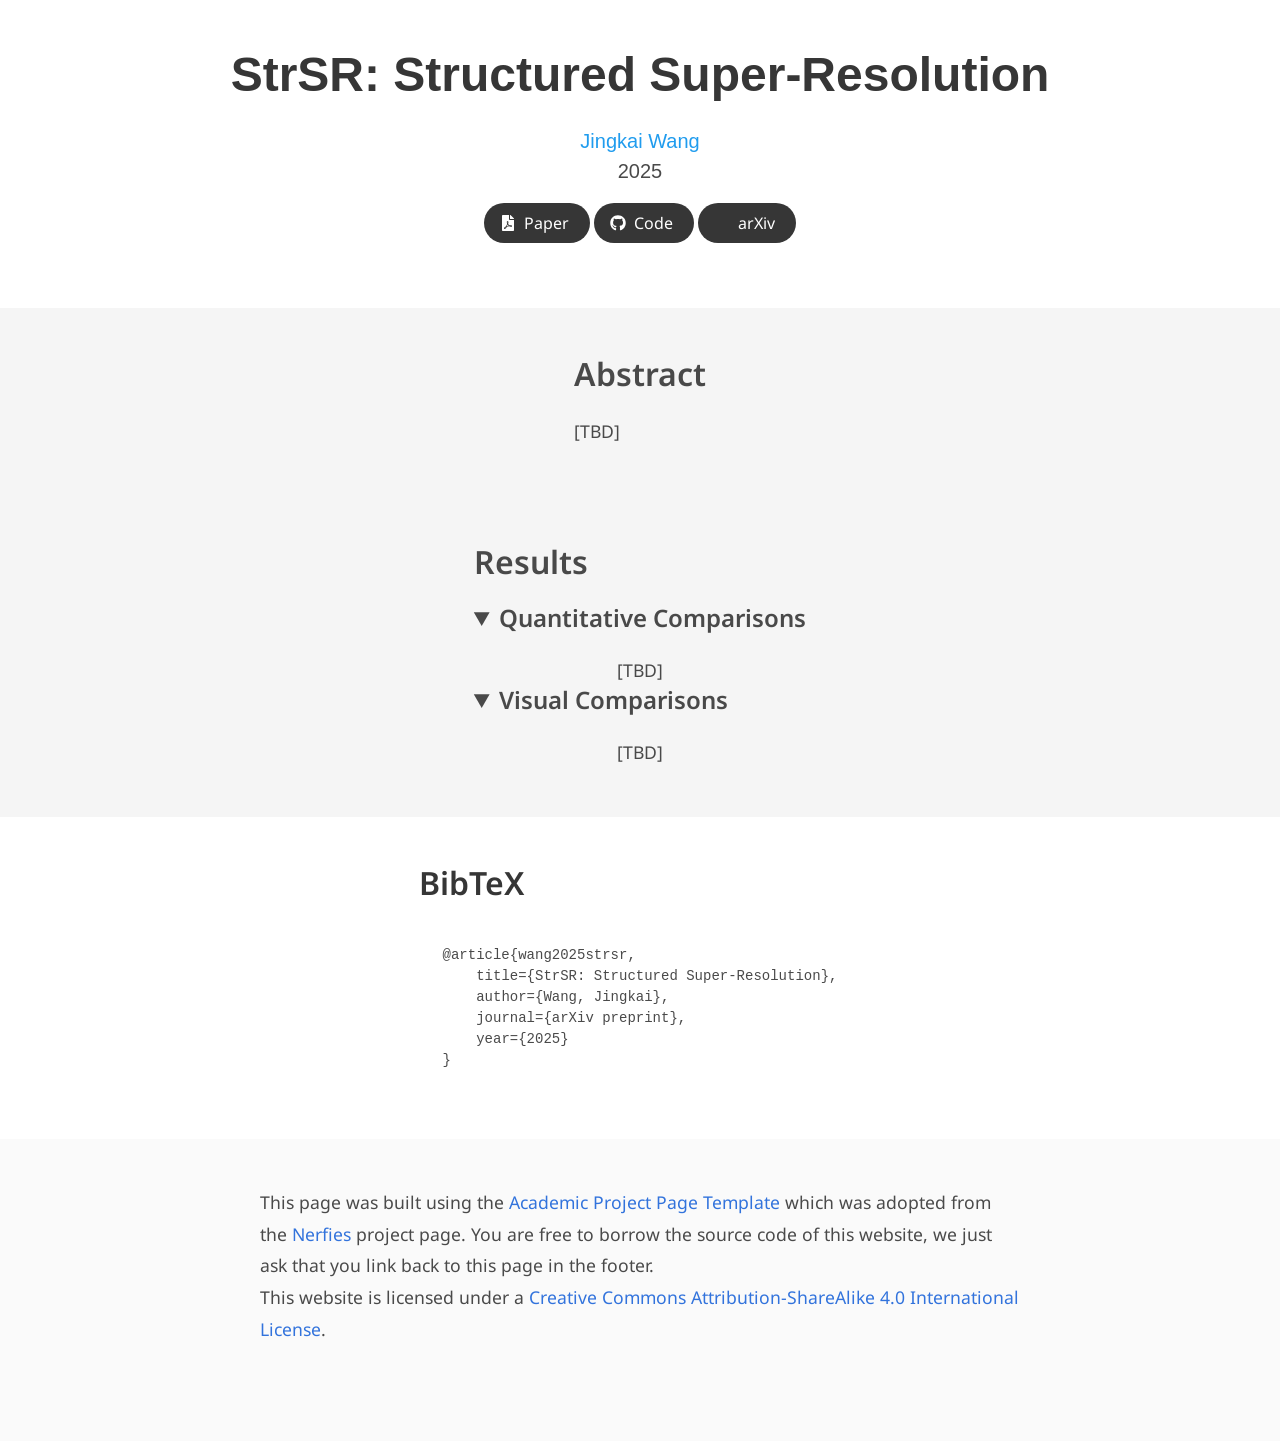
==== docs/index.html @ 70dbcb10 "Add gh-pages website content in docs/ and GitHub Actions deployment workflow Co-authored-by: jkwang2" ====
<!DOCTYPE html>
<html>

<head>
  <meta charset="utf-8">
  <!-- Meta tags for social media banners, these should be filled in appropriatly as they are your "business card" -->
  <!-- Replace the content tag with appropriate information -->
  <meta name="description" content="StrSR: Structured Super-Resolution">
  <meta property="og:title" content="StrSR" />
  <meta property="og:description" content="Structured Super-Resolution" />
  <meta property="og:url" content="https://jkwang28.github.io/StrSR/" />
  <!-- Path to banner image, should be in the path listed below. Optimal dimenssions are 1200X630-->
  <meta property="og:image" content="static/images/osdface.ico" />
  <meta property="og:image:width" content="1200" />
  <meta property="og:image:height" content="630" />


  <meta name="twitter:title" content="TWITTER BANNER TITLE META TAG">
  <meta name="twitter:description" content="TWITTER BANNER DESCRIPTION META TAG">
  <!-- Path to banner image, should be in the path listed below. Optimal dimenssions are 1200X600-->
  <meta name="twitter:image" content="static/images/your_twitter_banner_image.png">
  <meta name="twitter:card" content="summary_large_image">
  <!-- Keywords for your paper to be indexed by-->
  <meta name="keywords" content="super resolution, structured, deep learning, computer vision">
  <meta name="viewport" content="width=device-width, initial-scale=1.0">


  <title>StrSR</title>
  <link rel="icon" type="image/x-icon" href="static/images/osdface.ico">
  <link href="https://fonts.googleapis.com/css?family=Google+Sans|Noto+Sans|Castoro" rel="stylesheet">

  <link rel="stylesheet" href="static/css/bulma.min.css">
  <link rel="stylesheet" href="static/css/bulma-carousel.min.css">
  <link rel="stylesheet" href="static/css/bulma-slider.min.css">
  <link rel="stylesheet" href="https://cdnjs.cloudflare.com/ajax-libs/font-awesome/6.4.2/css/all.min.css">
  <link rel="stylesheet" href="static/css/index.css">

  <script src="https://ajax.googleapis.com/ajax/libs/jquery/3.5.1/jquery.min.js"></script>
  <script src="https://documentcloud.adobe.com/view-sdk/main.js"></script>
  <script defer src="static/js/fontawesome.all.min.js"></script>
  <script src="static/js/bulma-carousel.min.js"></script>
  <script src="static/js/bulma-slider.min.js"></script>
  <script src="static/js/index.js"></script>
</head>

<body>


  <section class="hero">
    <div class="hero-body">
      <div class="container is-max-desktop">
        <div class="columns is-centered">
          <div class="column has-text-centered">
            <h1 class="title is-1 publication-title">StrSR: Structured Super-Resolution</h1>
            <div class="is-size-5 publication-authors">
              <!-- Paper authors -->
              <span class="author-block">
                <a href="https://github.com/jkwang28" target="_blank">Jingkai Wang</a>
              </span>
            </div>

            <div class="is-size-5 publication-authors">
              <span class="author-block">2025</span>
            </div>

            <div class="column has-text-centered">
              <div class="publication-links">
                <!-- Arxiv PDF link -->
                <span class="link-block">
                  <a href="https://arxiv.org/" target="_blank"
                    class="external-link button is-normal is-rounded is-dark">
                    <span class="icon">
                      <i class="fas fa-file-pdf"></i>
                    </span>
                    <span>Paper</span>
                  </a>
                </span>

                <!-- Github link -->
                <span class="link-block">
                  <a href="https://github.com/jkwang28/StrSR" target="_blank"
                    class="external-link button is-normal is-rounded is-dark">
                    <span class="icon">
                      <i class="fab fa-github"></i>
                    </span>
                    <span>Code</span>
                  </a>
                </span>

                <!-- ArXiv abstract Link -->
                <span class="link-block">
                  <a href="https://arxiv.org/" target="_blank"
                    class="external-link button is-normal is-rounded is-dark">
                    <span class="icon">
                      <i class="ai ai-arxiv"></i>
                    </span>
                    <span>arXiv</span>
                  </a>
                </span>
              </div>
            </div>
          </div>
        </div>
      </div>
    </div>
  </section>


  <!-- Teaser video-->
  <!-- <section class="hero teaser">
  <div class="container is-max-desktop">
    <div class="hero-body">
      <video poster="" id="tree" autoplay controls muted loop height="100%">
        <source src="static/videos/banner_video.mp4"
        type="video/mp4">
      </video>
      <h2 class="subtitle has-text-centered">
        Aliquam vitae elit ullamcorper tellus egestas pellentesque. Ut lacus tellus, maximus vel lectus at, placerat pretium mi. Maecenas dignissim tincidunt vestibulum. Sed consequat hendrerit nisl ut maximus. 
      </h2>
    </div>
  </div>
</section> -->
  <!-- End teaser video -->

  <!-- Paper abstract -->
  <section class="section hero is-light">
    <div class="container is-max-desktop">
      <div class="columns is-centered has-text-left">
        <div class="column is-five-sixths">
          <h2 class="title is-3">Abstract</h2>
          <div class="content has-text-justified">
            <p>
              [TBD]
            </p>
          </div>
        </div>
      </div>
    </div>
  </section>
  <!-- End paper abstract -->


  <!-- Pipeline -->
  <!-- <section class="section hero is-small">
  <div class="container is-max-desktop">
    <div class="columns is-centered has-text-left">
      <div class="column is-five-sixths">
        <h2 class="title is-3">Method</h2>
        <div class="content has-text-justified">
          <p class="has-text-centered">
            <img src="static/images/pipeline.png">
          </p>
        </div>
      </div>
    </div>
  </div>
</section> -->
  <!-- End Pipeline -->

  <!-- Results Section -->
  <section class="section hero is-small is-light">
    <div class="container is-max-desktop">
      <div class="columns is-centered has-text-left">
        <div class="column is-five-sixths">
          <h2 class="title is-3">Results</h2>
          <div class="content">

            <details open>
              <summary class="title is-4">Quantitative Comparisons</summary>
              <div class="content">
                <p class="has-text-centered">
                  [TBD]
                </p>
              </div>
            </details>

            <details open>
              <summary class="title is-4">Visual Comparisons</summary>
              <div class="content">
                <p class="has-text-centered">
                  [TBD]
                </p>
              </div>
            </details>

          </div>
        </div>
      </div>
    </div>
  </section>
  <!-- End Results Section -->

  <!-- BibTeX citation -->
  <section class="section hero is-small">
    <div class="container is-max-desktop">
      <div class="columns is-centered has-text-left">
        <div class="column is-five-sixths">
          <h2 class="title">BibTeX</h2>
          <pre style="background-color: #ffffff; overflow-x: auto; white-space: pre-wrap;">
<code>@article{wang2025strsr,
    title={StrSR: Structured Super-Resolution},
    author={Wang, Jingkai},
    journal={arXiv preprint},
    year={2025}
}</code></pre>
        </div>
      </div>
    </div>
  </section>
  <!-- End BibTeX citation -->


  <footer class="footer">
    <div class="container">
      <div class="columns is-centered">
        <div class="column is-8">
          <div class="content">

            <p>
              This page was built using the <a href="https://github.com/eliahuhorwitz/Academic-project-page-template"
                target="_blank">Academic Project Page Template</a> which was adopted from the <a
                href="https://nerfies.github.io" target="_blank">Nerfies</a> project page.
              You are free to borrow the source code of this website, we just ask that you link back to this page in the
              footer. <br> This website is licensed under a <a rel="license"
                href="http://creativecommons.org/licenses/by-sa/4.0/" target="_blank">Creative
                Commons Attribution-ShareAlike 4.0 International License</a>.
            </p>

          </div>
        </div>
      </div>
    </div>
  </footer>

  <!-- Statcounter tracking code -->

  <!-- You can add a tracker to track page visits by creating an account at statcounter.com -->

  <!-- End of Statcounter Code -->

</body>

</html>
---- docs/static/css/index.css ----
body {
  font-family: 'Noto Sans', sans-serif;
}


.footer .icon-link {
  font-size: 25px;
  color: #000;
}

.link-block a {
  margin-top: 5px;
  margin-bottom: 5px;
}

.dnerf {
  font-variant: small-caps;
}


.teaser .hero-body {
  padding-top: 0;
  padding-bottom: 3rem;
}

.teaser {
  font-family: 'Google Sans', sans-serif;
}


.publication-title {}

.publication-banner {
  max-height: parent;

}

.publication-banner video {
  position: relative;
  left: auto;
  top: auto;
  transform: none;
  object-fit: fit;
}

.publication-header .hero-body {}

.publication-title {
  font-family: 'Google Sans', sans-serif;
}

.publication-authors {
  font-family: 'Google Sans', sans-serif;
}

.publication-venue {
  color: #555;
  width: fit-content;
  font-weight: bold;
}

.publication-awards {
  color: #ff3860;
  width: fit-content;
  font-weight: bolder;
}

.publication-authors {}

.publication-authors a {
  color: hsl(204, 86%, 53%) !important;
}

.publication-authors a:hover {
  text-decoration: underline;
}

.author-block {
  display: inline-block;
}

.publication-banner img {}

.publication-authors {
  /*color: #4286f4;*/
}

.publication-video {
  position: relative;
  width: 100%;
  height: 0;
  padding-bottom: 56.25%;

  overflow: hidden;
  border-radius: 10px !important;
}

.publication-video iframe {
  position: absolute;
  top: 0;
  left: 0;
  width: 100%;
  height: 100%;
}

.publication-body img {}

.results-carousel {
  overflow: hidden;
}

.results-carousel .item {
  margin: 5px;
  overflow: hidden;
  padding: 20px;
  font-size: 0;
}

.results-carousel video {
  margin: 0;
}

.slider-pagination .slider-page {
  background: #000000;
}

.eql-cntrb {
  font-size: smaller;
}

/* 添加平滑滚动 */
html {
  scroll-behavior: smooth;
}

/* 优化移动端显示 */
@media screen and (max-width: 768px) {
  .publication-title {
    font-size: 1.5rem !important;
  }
  
  .publication-authors {
    font-size: 0.9rem !important;
  }
}

/* Loading indicator样式 */
.loading-spinner {
  width: 50px;
  height: 50px;
  border: 5px solid #f3f3f3;
  border-top: 5px solid #3273dc;
  border-radius: 50%;
  animation: spin 1s linear infinite;
  position: fixed;
  top: 50%;
  left: 50%;
  transform: translate(-50%, -50%);
}

@keyframes spin {
  0% { transform: rotate(0deg); }
  100% { transform: rotate(360deg); }
}

#loading {
  position: fixed;
  top: 0;
  left: 0;
  width: 100%;
  height: 100%;
  background-color: rgba(255, 255, 255, 0.8);
  z-index: 9999;
}

/* 图片加载优化 */
img {
  loading: lazy;
}

#back-to-top {
  opacity: 0.7;
  transition: opacity 0.3s;
  cursor: pointer;
}

#back-to-top:hover {
  opacity: 1;
}

/* Abstract section 样式 */
.content p {
  line-height: 1.8;
  font-size: 1.1rem;
}

/* 在较小屏幕上调整 abstract 的宽度 */
@media screen and (max-width: 768px) {
  .section .column.is-four-fifths {
    padding: 0 1rem;
  }
  
  .content p {
    font-size: 1rem;
  }
}

/* 图片懒加载样式 */
img[data-src] {
  opacity: 0;
  transition: opacity 0.3s ease-in;
}

img.loaded {
  opacity: 1;
}

/* Image Comparer Styles */
.image-comparer {
  position: relative;
  width: 300px;
  height: 300px;
  overflow: hidden;
  border: 1px solid #ddd;
  margin: 0 auto;
  cursor: col-resize;
  border-radius: 8px;
  box-shadow: 0 4px 8px rgba(0,0,0,0.1);
}

.image-comparer img {
  position: absolute;
  top: 0;
  left: 0;
  width: 100%;
  height: 100%;
  object-fit: cover;
  user-select: none;
  border-radius: 8px;
}

.image-before {
  clip: rect(0, 150px, 300px, 0);
  z-index: 2;
}

.image-after {
  z-index: 1;
}

.slider-line {
  position: absolute;
  top: 0;
  left: 150px;
  width: 2px;
  height: 100%;
  background: white;
  box-shadow: 0 0 5px rgba(0,0,0,0.7);
  z-index: 10;
  cursor: col-resize;
}

.slider-button {
  position: absolute;
  top: 50%;
  left: 50%;
  transform: translate(-50%, -50%);
  width: 20px;
  height: 20px;
  background: white;
  border: 2px solid #333;
  border-radius: 50%;
  cursor: col-resize;
  box-shadow: 0 2px 4px rgba(0,0,0,0.3);
}

.labels {
  position: absolute;
  bottom: 10px;
  left: 10px;
  right: 10px;
  display: flex;
  justify-content: space-between;
  z-index: 10;
}

.label {
  background: rgba(0,0,0,0.7);
  color: white;
  padding: 5px 10px;
  border-radius: 3px;
  font-size: 12px;
  font-weight: 500;
}

/* Hover effects */
.image-comparer:hover .slider-line {
  background: #007bff;
}

.image-comparer:hover .slider-button {
  border-color: #007bff;
  box-shadow: 0 2px 8px rgba(0,123,255,0.4);
}

/* Mobile responsiveness */
@media screen and (max-width: 768px) {
  .image-comparer {
    width: 100%;
    max-width: 300px;
    height: 300px;
  }
}
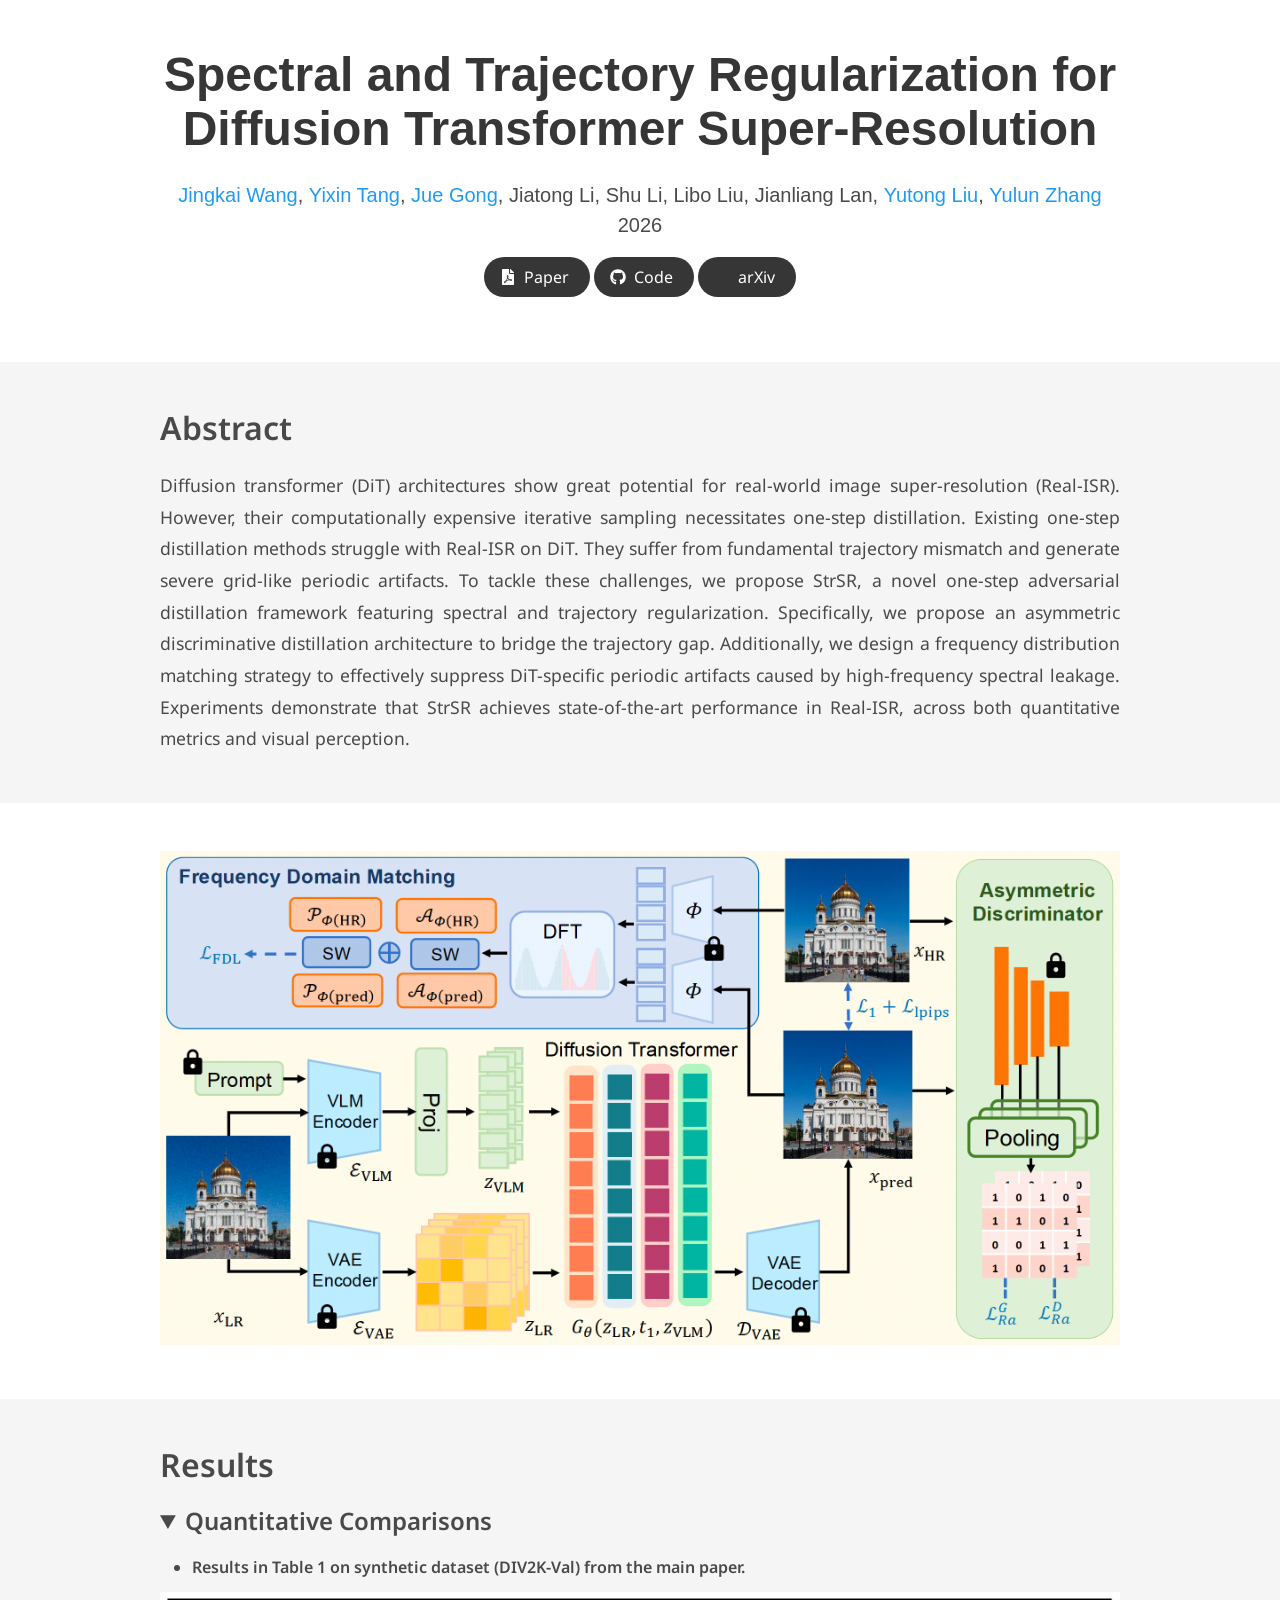
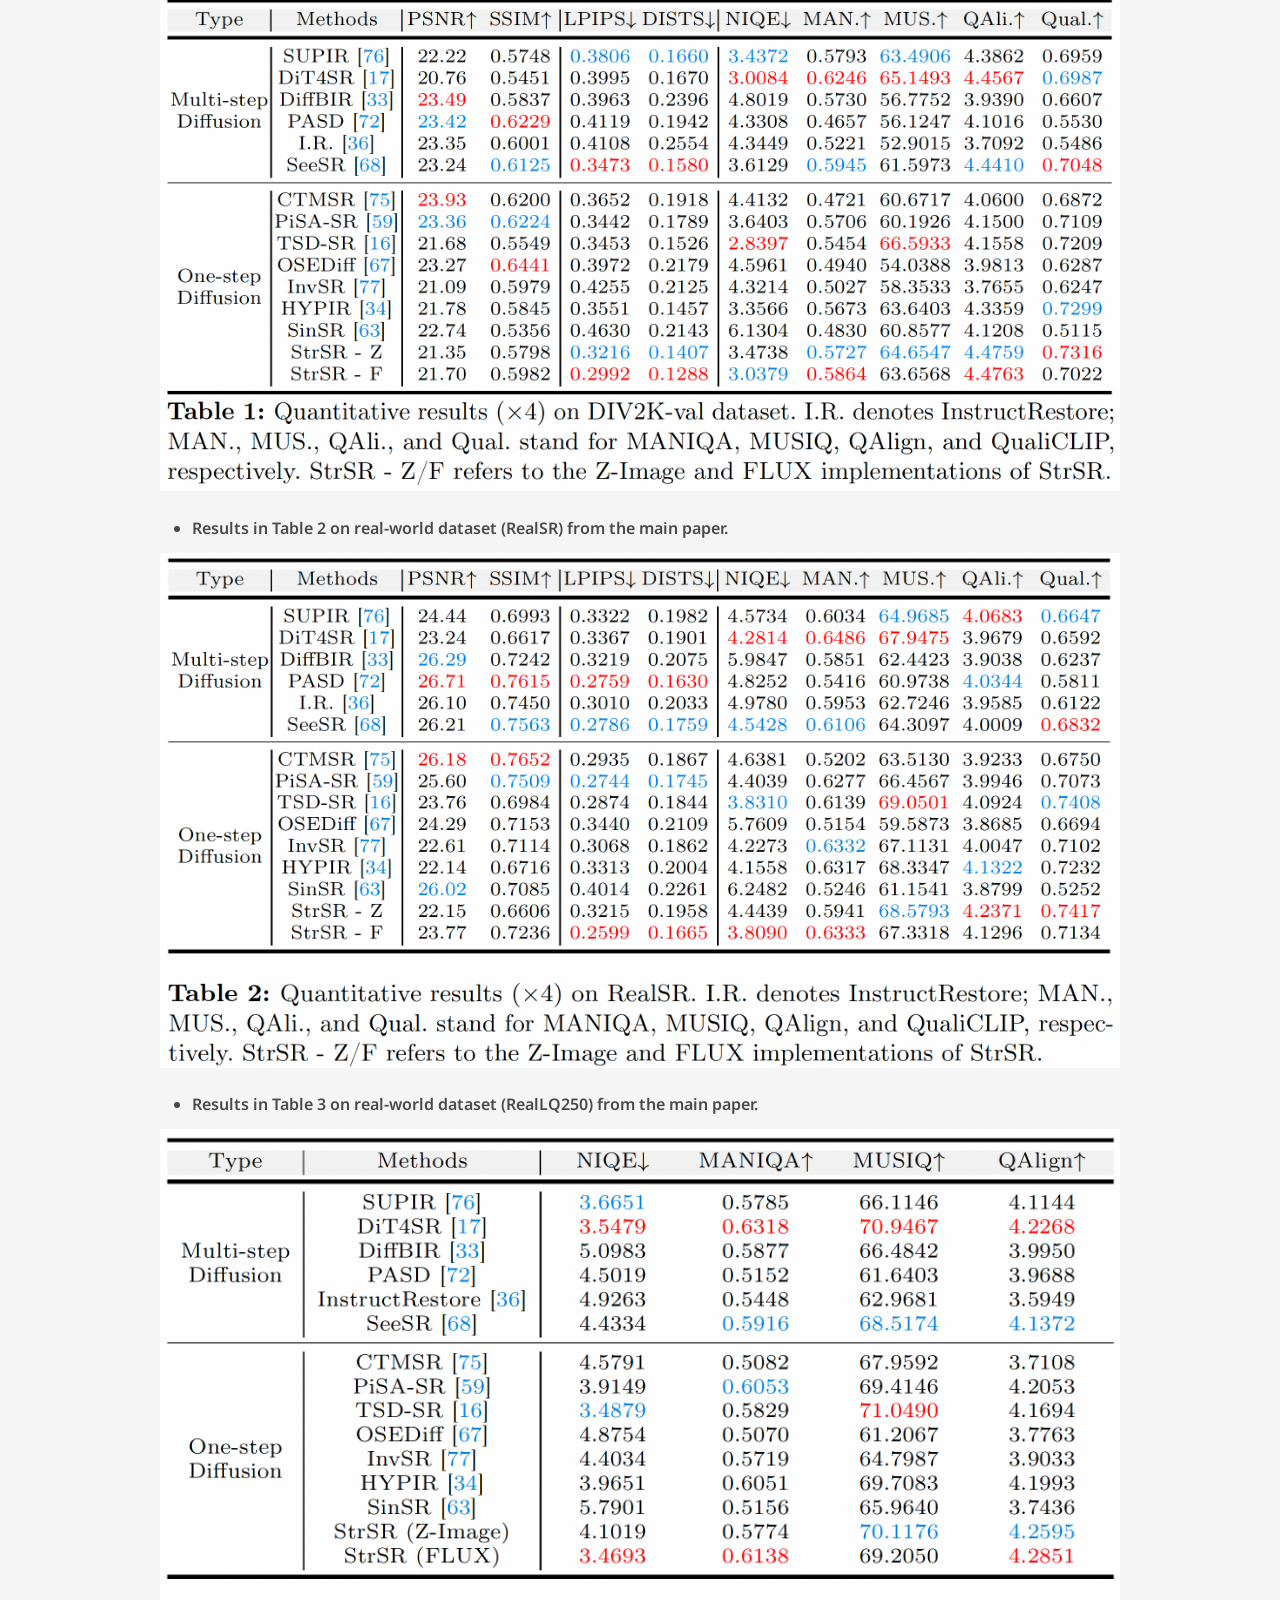
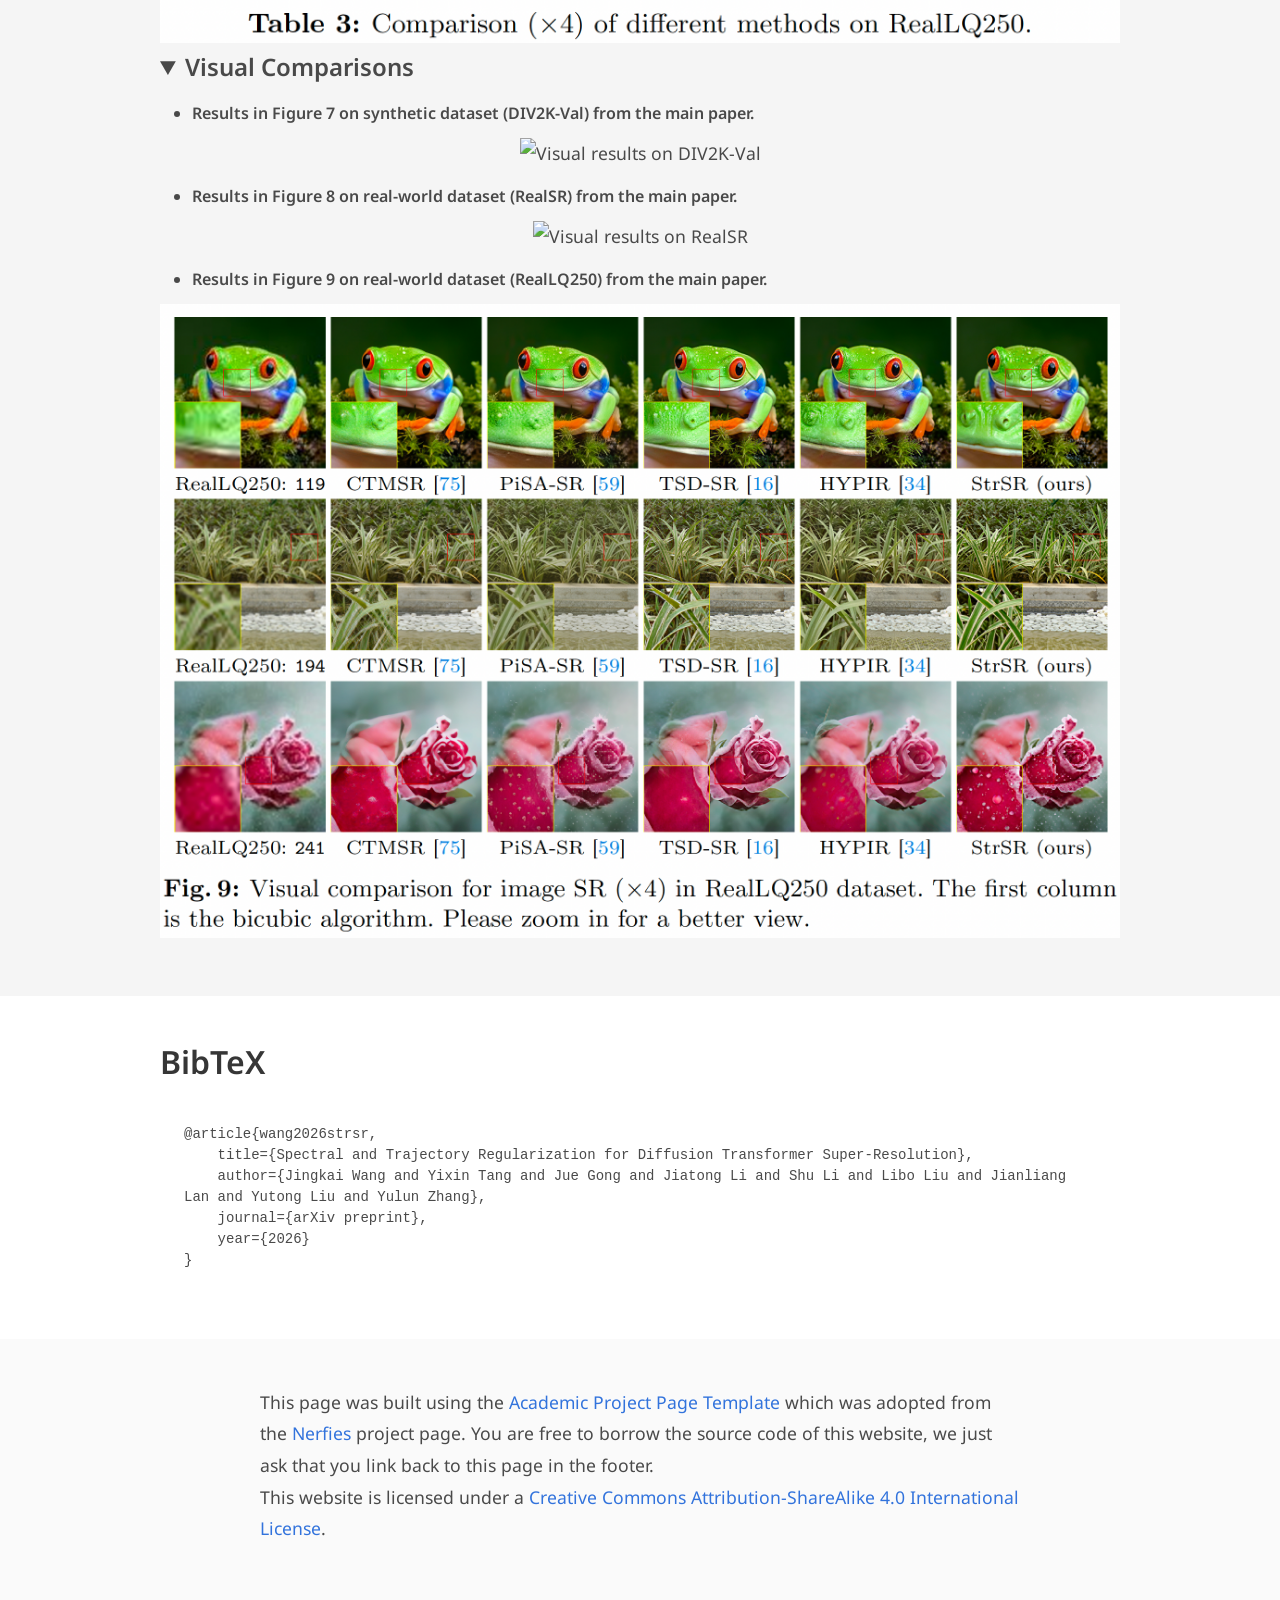
==== commit 9d381d04: "Update gh-pages website with title, authors, abstract, and result images from main branch commit 19b" ====
--- a/docs/index.html
+++ b/docs/index.html
@@ -5,9 +5,9 @@
   <meta charset="utf-8">
   <!-- Meta tags for social media banners, these should be filled in appropriatly as they are your "business card" -->
   <!-- Replace the content tag with appropriate information -->
-  <meta name="description" content="StrSR: Structured Super-Resolution">
+  <meta name="description" content="StrSR: Spectral and Trajectory Regularization for Diffusion Transformer Super-Resolution">
   <meta property="og:title" content="StrSR" />
-  <meta property="og:description" content="Structured Super-Resolution" />
+  <meta property="og:description" content="Spectral and Trajectory Regularization for Diffusion Transformer Super-Resolution" />
   <meta property="og:url" content="https://jkwang28.github.io/StrSR/" />
   <!-- Path to banner image, should be in the path listed below. Optimal dimenssions are 1200X630-->
   <meta property="og:image" content="static/images/osdface.ico" />
@@ -21,7 +21,7 @@
   <meta name="twitter:image" content="static/images/your_twitter_banner_image.png">
   <meta name="twitter:card" content="summary_large_image">
   <!-- Keywords for your paper to be indexed by-->
-  <meta name="keywords" content="super resolution, structured, deep learning, computer vision">
+  <meta name="keywords" content="super resolution, diffusion transformer, spectral regularization, trajectory regularization, deep learning, computer vision">
   <meta name="viewport" content="width=device-width, initial-scale=1.0">
 
 
@@ -51,16 +51,31 @@
       <div class="container is-max-desktop">
         <div class="columns is-centered">
           <div class="column has-text-centered">
-            <h1 class="title is-1 publication-title">StrSR: Structured Super-Resolution</h1>
+            <h1 class="title is-1 publication-title">Spectral and Trajectory Regularization for Diffusion Transformer Super-Resolution</h1>
             <div class="is-size-5 publication-authors">
               <!-- Paper authors -->
               <span class="author-block">
-                <a href="https://github.com/jkwang28" target="_blank">Jingkai Wang</a>
-              </span>
+                <a href="https://jingkaiwang.com" target="_blank">Jingkai Wang</a>,</span>
+              <span class="author-block">
+                <a href="https://github.com/YOU-EEE" target="_blank">Yixin Tang</a>,</span>
+              <span class="author-block">
+                <a href="https://github.com/gobunu" target="_blank">Jue Gong</a>,</span>
+              <span class="author-block">
+                Jiatong Li,</span>
+              <span class="author-block">
+                Shu Li,</span>
+              <span class="author-block">
+                Libo Liu,</span>
+              <span class="author-block">
+                Jianliang Lan,</span>
+              <span class="author-block">
+                <a href="https://isabelleliu630.github.io/" target="_blank">Yutong Liu</a>,</span>
+              <span class="author-block">
+                <a href="http://yulunzhang.com/" target="_blank">Yulun Zhang</a></span>
             </div>
 
             <div class="is-size-5 publication-authors">
-              <span class="author-block">2025</span>
+              <span class="author-block">2026</span>
             </div>
 
             <div class="column has-text-centered">
@@ -130,7 +145,7 @@
           <h2 class="title is-3">Abstract</h2>
           <div class="content has-text-justified">
             <p>
-              [TBD]
+              Diffusion transformer (DiT) architectures show great potential for real-world image super-resolution (Real-ISR). However, their computationally expensive iterative sampling necessitates one-step distillation. Existing one-step distillation methods struggle with Real-ISR on DiT. They suffer from fundamental trajectory mismatch and generate severe grid-like periodic artifacts. To tackle these challenges, we propose StrSR, a novel one-step adversarial distillation framework featuring spectral and trajectory regularization. Specifically, we propose an asymmetric discriminative distillation architecture to bridge the trajectory gap. Additionally, we design a frequency distribution matching strategy to effectively suppress DiT-specific periodic artifacts caused by high-frequency spectral leakage. Experiments demonstrate that StrSR achieves state-of-the-art performance in Real-ISR, across both quantitative metrics and visual perception.
             </p>
           </div>
         </div>
@@ -138,6 +153,21 @@
     </div>
   </section>
   <!-- End paper abstract -->
+
+
+  <!-- overall image -->
+  <section class="section hero is-small">
+    <div class="container is-max-desktop">
+      <div class="columns is-centered has-text-left">
+        <div class="column is-five-sixths">
+          <p class="has-text-centered">
+            <img src="images/overall.png" alt="Overview of StrSR">
+          </p>
+        </div>
+      </div>
+    </div>
+  </section>
+  <!-- End overall image -->
 
 
   <!-- Pipeline -->
@@ -168,8 +198,23 @@
             <details open>
               <summary class="title is-4">Quantitative Comparisons</summary>
               <div class="content">
-                <p class="has-text-centered">
-                  [TBD]
+                <ul>
+                  <li class="title is-6">Results in Table 1 on synthetic dataset (DIV2K-Val) from the main paper.</li>
+                </ul>
+                <p class="has-text-centered">
+                  <img src="images/quan-div2k.png" alt="Quantitative results on DIV2K-Val">
+                </p>
+                <ul>
+                  <li class="title is-6">Results in Table 2 on real-world dataset (RealSR) from the main paper.</li>
+                </ul>
+                <p class="has-text-centered">
+                  <img src="images/quan-realsr.png" alt="Quantitative results on RealSR">
+                </p>
+                <ul>
+                  <li class="title is-6">Results in Table 3 on real-world dataset (RealLQ250) from the main paper.</li>
+                </ul>
+                <p class="has-text-centered">
+                  <img src="images/quan-reallq250.png" alt="Quantitative results on RealLQ250">
                 </p>
               </div>
             </details>
@@ -177,8 +222,23 @@
             <details open>
               <summary class="title is-4">Visual Comparisons</summary>
               <div class="content">
-                <p class="has-text-centered">
-                  [TBD]
+                <ul>
+                  <li class="title is-6">Results in Figure 7 on synthetic dataset (DIV2K-Val) from the main paper.</li>
+                </ul>
+                <p class="has-text-centered">
+                  <img src="images/vis-div2k.png" alt="Visual results on DIV2K-Val">
+                </p>
+                <ul>
+                  <li class="title is-6">Results in Figure 8 on real-world dataset (RealSR) from the main paper.</li>
+                </ul>
+                <p class="has-text-centered">
+                  <img src="images/vis-realsr.png" alt="Visual results on RealSR">
+                </p>
+                <ul>
+                  <li class="title is-6">Results in Figure 9 on real-world dataset (RealLQ250) from the main paper.</li>
+                </ul>
+                <p class="has-text-centered">
+                  <img src="images/vis-reallq250.png" alt="Visual results on RealLQ250">
                 </p>
               </div>
             </details>
@@ -197,11 +257,11 @@
         <div class="column is-five-sixths">
           <h2 class="title">BibTeX</h2>
           <pre style="background-color: #ffffff; overflow-x: auto; white-space: pre-wrap;">
-<code>@article{wang2025strsr,
-    title={StrSR: Structured Super-Resolution},
-    author={Wang, Jingkai},
+<code>@article{wang2026strsr,
+    title={Spectral and Trajectory Regularization for Diffusion Transformer Super-Resolution},
+    author={Jingkai Wang and Yixin Tang and Jue Gong and Jiatong Li and Shu Li and Libo Liu and Jianliang Lan and Yutong Liu and Yulun Zhang},
     journal={arXiv preprint},
-    year={2025}
+    year={2026}
 }</code></pre>
         </div>
       </div>
